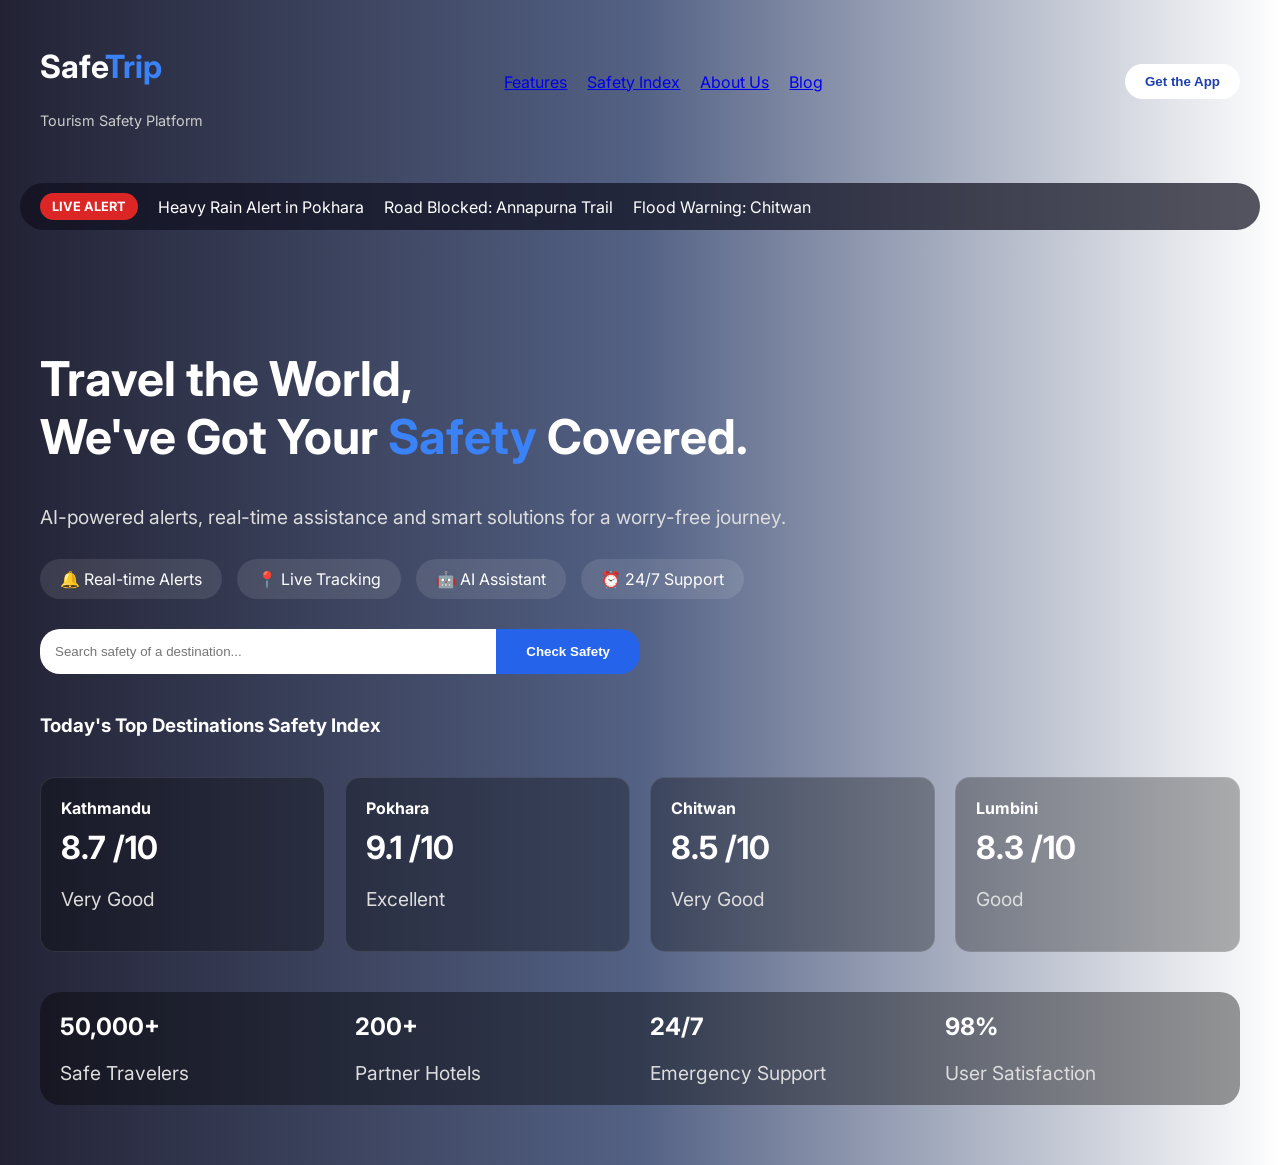
==== homepage.html @ 78b4db6b "set up frontend" ====
<!DOCTYPE html>
<html lang="en">
<head>
  <meta charset="UTF-8" />
  <meta name="viewport" content="width=device-width, initial-scale=1.0" />
  <title>SafeTrip Landing</title>
  <link href="https://fonts.googleapis.com/css2?family=Inter:wght@400;600;700&display=swap" rel="stylesheet">
  <style>
    body {
      margin: 0;
      font-family: 'Inter', sans-serif;
      color: white;
      background: url('https://images.unsplash.com/photo-1464822759023-fed622ff2c3b') no-repeat center center/cover;
    }
    .overlay {
      min-height: 100vh;
      background: linear-gradient(to right, rgba(10,10,30,0.9), rgba(10,30,80,0.7), transparent);
    }
    nav {
      max-width: 1200px;
      margin: 0 auto;
      padding: 20px 40px;
      display: flex;
      justify-content: space-between;
      align-items: center;
    }
    nav h1 {
      font-size: 2rem;
      font-weight: bold;
    }
    nav h1 span {
      color: #3b82f6;
    }
    nav p {
      font-size: 0.9rem;
      color: #ccc;
    }
    nav .links {
      display: flex;
      gap: 20px;
      color: #ddd;
    }
    nav button {
      background: white;
      color: #1e40af;
      padding: 10px 20px;
      border-radius: 999px;
      font-weight: 600;
      border: none;
      cursor: pointer;
    }
    .alert-bar {
      max-width: 1200px;
      margin: 20px auto;
      padding: 10px 20px;
      background: rgba(15,15,30,0.7);
      border-radius: 999px;
      display: flex;
      gap: 20px;
      align-items: center;
    }
    .alert-bar span:first-child {
      background: #dc2626;
      padding: 6px 12px;
      border-radius: 999px;
      font-weight: bold;
      font-size: 0.8rem;
    }
    section.hero {
      max-width: 1200px;
      margin: 0 auto;
      padding: 60px 40px;
    }
    section.hero h1 {
      font-size: 3rem;
      font-weight: bold;
      line-height: 1.2;
    }
    section.hero h1 span {
      color: #3b82f6;
    }
    section.hero p {
      margin-top: 20px;
      font-size: 1.2rem;
      color: #ddd;
    }
    .features {
      display: flex;
      flex-wrap: wrap;
      gap: 15px;
      margin-top: 30px;
    }
    .features div {
      background: rgba(255,255,255,0.1);
      padding: 10px 20px;
      border-radius: 999px;
    }
    .search {
      display: flex;
      margin-top: 30px;
      max-width: 600px;
    }
    .search input {
      flex: 1;
      padding: 15px;
      border: none;
      outline: none;
      border-radius: 20px 0 0 20px;
    }
    .search button {
      background: #2563eb;
      color: white;
      padding: 15px 30px;
      border: none;
      border-radius: 0 20px 20px 0;
      font-weight: 600;
      cursor: pointer;
    }
    .cards {
      display: grid;
      grid-template-columns: repeat(auto-fit, minmax(180px, 1fr));
      gap: 20px;
      margin-top: 40px;
    }
    .card {
      background: rgba(0,0,0,0.3);
      border: 1px solid rgba(255,255,255,0.1);
      padding: 20px;
      border-radius: 15px;
    }
    .card h4 {
      margin: 0;
    }
    .card .score {
      font-size: 2rem;
      font-weight: bold;
      margin-top: 10px;
    }
    .card p {
      color: #4ade80;
      margin-top: 5px;
    }
    .stats {
      display: grid;
      grid-template-columns: repeat(auto-fit, minmax(200px, 1fr));
      gap: 20px;
      margin-top: 40px;
      background: rgba(0,0,0,0.4);
      padding: 20px;
      border-radius: 20px;
    }
    .stat h3 {
      margin: 0;
      font-size: 1.5rem;
      font-weight: bold;
    }
    .stat p {
      color: #ccc;
      margin: 5px 0 0;
    }
    .sos {
      position: fixed;
      bottom: 30px;
      right: 30px;
    }
    .sos button {
      width: 120px;
      height: 120px;
      border-radius: 50%;
      background: #dc2626;
      border: none;
      color: white;
      font-weight: bold;
      font-size: 1.5rem;
      box-shadow: 0 4px 15px rgba(0,0,0,0.5);
      display: flex;
      flex-direction: column;
      justify-content: center;
      align-items: center;
      cursor: pointer;
    }
    .sos span:last-child {
      font-size: 0.8rem;
    }
  </style>
</head>
<body>
  <div class="overlay">
    <!-- Navbar -->
    <nav>
      <div>
        <h1>Safe<span>Trip</span></h1>
        <p>Tourism Safety Platform</p>
      </div>
      <div class="links">
        <a href="#">Features</a>
        <a href="#">Safety Index</a>
        <a href="#">About Us</a>
        <a href="#">Blog</a>
      </div>
      <button>Get the App</button>
    </nav>

    <!-- Alert Bar -->
    <div class="alert-bar">
      <span>LIVE ALERT</span>
      <span>Heavy Rain Alert in Pokhara</span>
      <span>Road Blocked: Annapurna Trail</span>
      <span>Flood Warning: Chitwan</span>
    </div>

    <!-- Hero -->
    <section class="hero">
      <h1>
        Travel the World,<br />
        We've Got Your <span>Safety</span> Covered.
      </h1>
      <p>AI-powered alerts, real-time assistance and smart solutions for a worry-free journey.</p>

      <!-- Features -->
      <div class="features">
        <div>🔔 Real-time Alerts</div>
        <div>📍 Live Tracking</div>
        <div>🤖 AI Assistant</div>
        <div>⏰ 24/7 Support</div>
      </div>

      <!-- Search -->
      <div class="search">
        <input type="text" placeholder="Search safety of a destination..." />
        <button>Check Safety</button>
      </div>

      <!-- Cards -->
      <h3 style="margin-top:40px;">Today's Top Destinations Safety Index</h3>
      <div class="cards">
        <div class="card">
          <h4>Kathmandu</h4>
          <div class="score">8.7 /10</div>
          <p>Very Good</p>
        </div>
        <div class="card">
          <h4>Pokhara</h4>
          <div class="score">9.1 /10</div>
          <p>Excellent</p>
        </div>
        <div class="card">
          <h4>Chitwan</h4>
          <div class="score">8.5 /10</div>
          <p>Very Good</p>
        </div>
        <div class="card">
          <h4>Lumbini</h4>
          <div class="score">8.3 /10</div>
          <p>Good</p>
        </div>
      </div>

      <!-- Stats -->
      <div class="stats">
        <div class="stat">
          <h3>50,000+</h3>
          <p>Safe Travelers</p>
        </div>
        <div class="stat">
          <h3>200+</h3>
          <p>Partner Hotels</p>
        </div>
        <div class="stat">
          <h3>24/7</h3>
          <p>Emergency Support</p>
        </div>
        <div class="stat">
          <h3>98%</h3>
          <p>User Satisfaction</p>
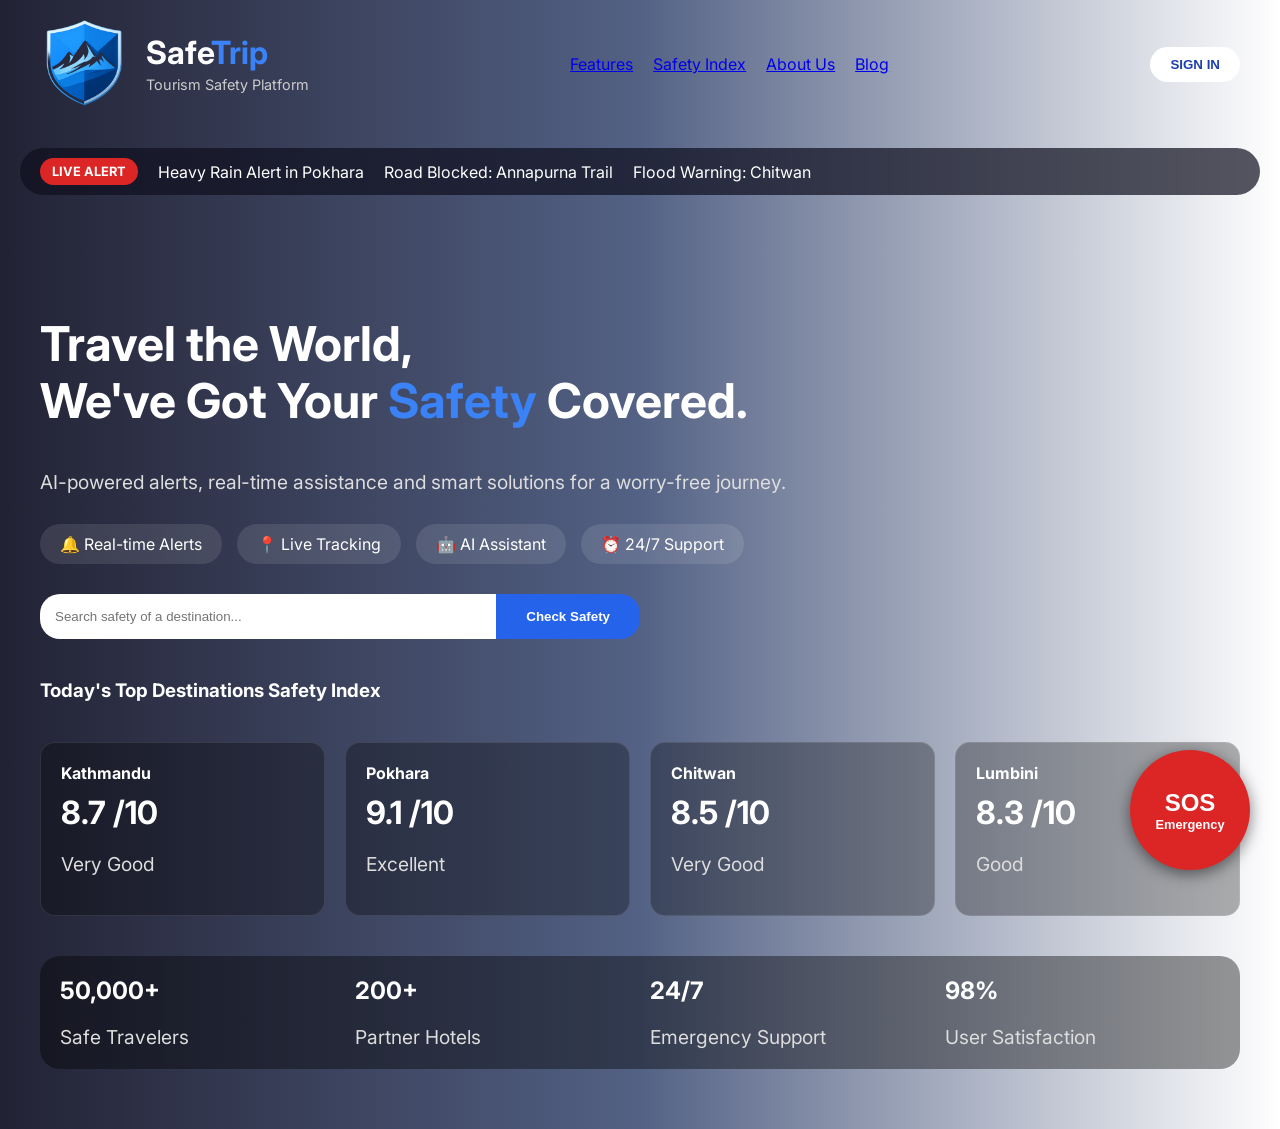
==== commit c07f4f0f: "Add Logo" ====
--- a/homepage.html
+++ b/homepage.html
@@ -24,14 +24,29 @@
       justify-content: space-between;
       align-items: center;
     }
-    nav h1 {
+    nav .brand {
+      display: flex;
+      align-items: center;
+      gap: 18px;
+    }
+    nav .brand img {
+      width: 88px;
+      height: 88px;
+      object-fit: contain;
+      border-radius: 18px;
+      background: rgba(255,255,255,0);
+    }
+    nav .brand-text h1 {
+      margin: 0;
       font-size: 2rem;
       font-weight: bold;
-    }
-    nav h1 span {
+      line-height: 1.1;
+    }
+    nav .brand-text h1 span {
       color: #3b82f6;
     }
-    nav p {
+    nav .brand-text p {
+      margin: 6px 0 0;
       font-size: 0.9rem;
       color: #ccc;
     }
@@ -188,9 +203,12 @@
   <div class="overlay">
     <!-- Navbar -->
     <nav>
-      <div>
-        <h1>Safe<span>Trip</span></h1>
-        <p>Tourism Safety Platform</p>
+      <div class="brand">
+        <img src="logo.jpg" alt="SafeTrip logo" >
+        <div class="brand-text">
+          <h1>Safe<span>Trip</span></h1>
+          <p>Tourism Safety Platform</p>
+        </div>
       </div>
       <div class="links">
         <a href="#">Features</a>
@@ -198,7 +216,7 @@
         <a href="#">About Us</a>
         <a href="#">Blog</a>
       </div>
-      <button>Get the App</button>
+      <button>SIGN IN</button>
     </nav>
 
     <!-- Alert Bar -->
@@ -273,3 +291,16 @@
         <div class="stat">
           <h3>98%</h3>
           <p>User Satisfaction</p>
+        </div>
+      </div>
+    </section>
+
+    <div class="sos">
+      <button>
+        SOS
+        <span>Emergency</span>
+      </button>
+    </div>
+  </div>
+</body>
+</html>
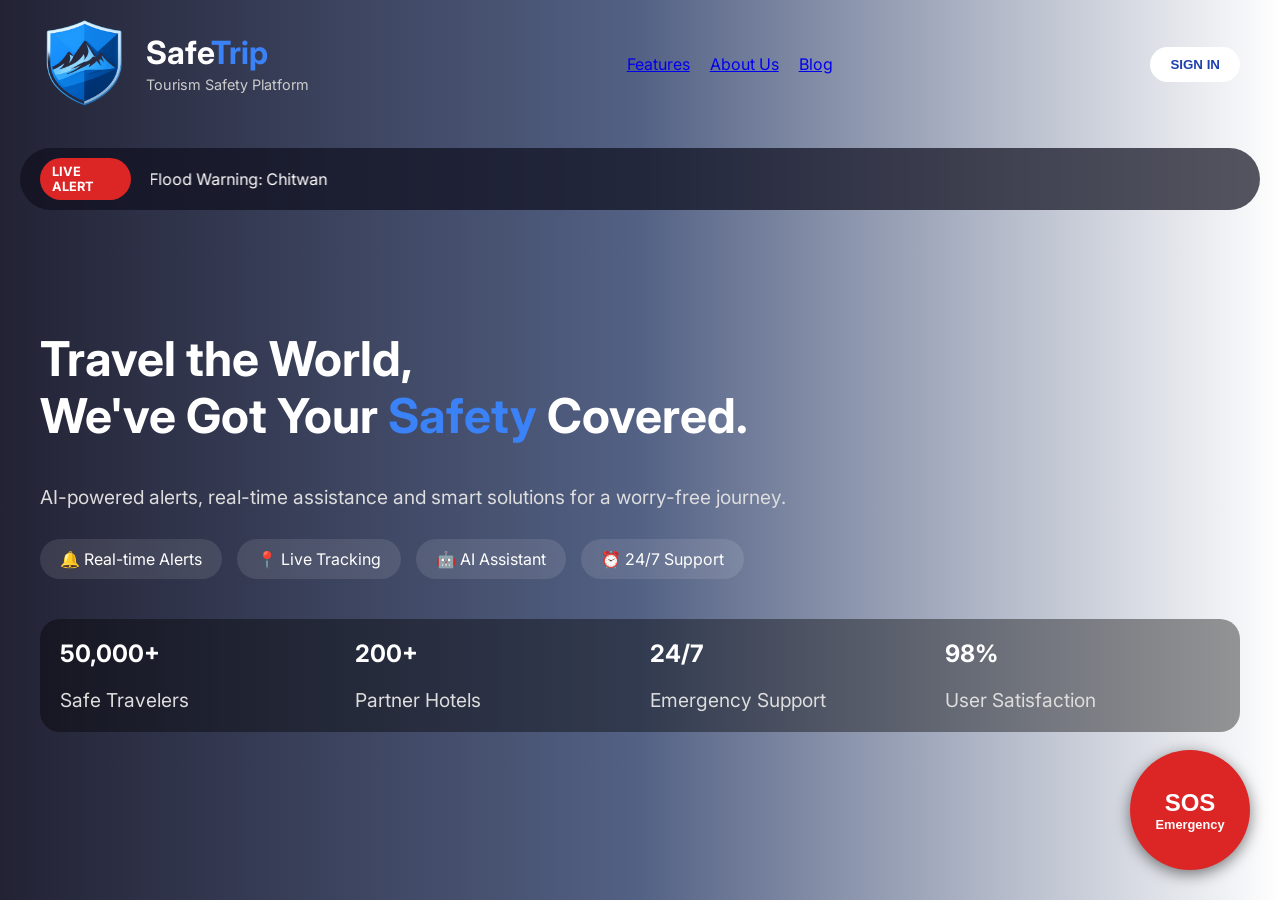
==== commit 29f5750f: "Revamp Alert Bar" ====
--- a/homepage.html
+++ b/homepage.html
@@ -74,7 +74,7 @@
       gap: 20px;
       align-items: center;
     }
-    .alert-bar span:first-child {
+    .alert-title {
       background: #dc2626;
       padding: 6px 12px;
       border-radius: 999px;
@@ -109,51 +109,6 @@
       background: rgba(255,255,255,0.1);
       padding: 10px 20px;
       border-radius: 999px;
-    }
-    .search {
-      display: flex;
-      margin-top: 30px;
-      max-width: 600px;
-    }
-    .search input {
-      flex: 1;
-      padding: 15px;
-      border: none;
-      outline: none;
-      border-radius: 20px 0 0 20px;
-    }
-    .search button {
-      background: #2563eb;
-      color: white;
-      padding: 15px 30px;
-      border: none;
-      border-radius: 0 20px 20px 0;
-      font-weight: 600;
-      cursor: pointer;
-    }
-    .cards {
-      display: grid;
-      grid-template-columns: repeat(auto-fit, minmax(180px, 1fr));
-      gap: 20px;
-      margin-top: 40px;
-    }
-    .card {
-      background: rgba(0,0,0,0.3);
-      border: 1px solid rgba(255,255,255,0.1);
-      padding: 20px;
-      border-radius: 15px;
-    }
-    .card h4 {
-      margin: 0;
-    }
-    .card .score {
-      font-size: 2rem;
-      font-weight: bold;
-      margin-top: 10px;
-    }
-    .card p {
-      color: #4ade80;
-      margin-top: 5px;
     }
     .stats {
       display: grid;
@@ -196,6 +151,9 @@
     }
     .sos span:last-child {
       font-size: 0.8rem;
+    }
+    .alert-item {
+    margin-right: 80px;
     }
   </style>
 </head>
@@ -212,7 +170,6 @@
       </div>
       <div class="links">
         <a href="#">Features</a>
-        <a href="#">Safety Index</a>
         <a href="#">About Us</a>
         <a href="#">Blog</a>
       </div>
@@ -221,10 +178,12 @@
 
     <!-- Alert Bar -->
     <div class="alert-bar">
-      <span>LIVE ALERT</span>
-      <span>Heavy Rain Alert in Pokhara</span>
-      <span>Road Blocked: Annapurna Trail</span>
-      <span>Flood Warning: Chitwan</span>
+      <span class="alert-title">LIVE ALERT</span>
+      <marquee behavior="scroll" direction="right" scrollamount="20">
+        <span class="alert-item">Heavy Rain Alert in Pokhara</span>
+        <span class="alert-item">Road Blocked: Annapurna Trail</span>
+        <span class="alert-item">Flood Warning: Chitwan</span>
+      </marquee>
     </div>
 
     <!-- Hero -->
@@ -243,36 +202,7 @@
         <div>⏰ 24/7 Support</div>
       </div>
 
-      <!-- Search -->
-      <div class="search">
-        <input type="text" placeholder="Search safety of a destination..." />
-        <button>Check Safety</button>
-      </div>
-
-      <!-- Cards -->
-      <h3 style="margin-top:40px;">Today's Top Destinations Safety Index</h3>
-      <div class="cards">
-        <div class="card">
-          <h4>Kathmandu</h4>
-          <div class="score">8.7 /10</div>
-          <p>Very Good</p>
-        </div>
-        <div class="card">
-          <h4>Pokhara</h4>
-          <div class="score">9.1 /10</div>
-          <p>Excellent</p>
-        </div>
-        <div class="card">
-          <h4>Chitwan</h4>
-          <div class="score">8.5 /10</div>
-          <p>Very Good</p>
-        </div>
-        <div class="card">
-          <h4>Lumbini</h4>
-          <div class="score">8.3 /10</div>
-          <p>Good</p>
-        </div>
-      </div>
+
 
       <!-- Stats -->
       <div class="stats">
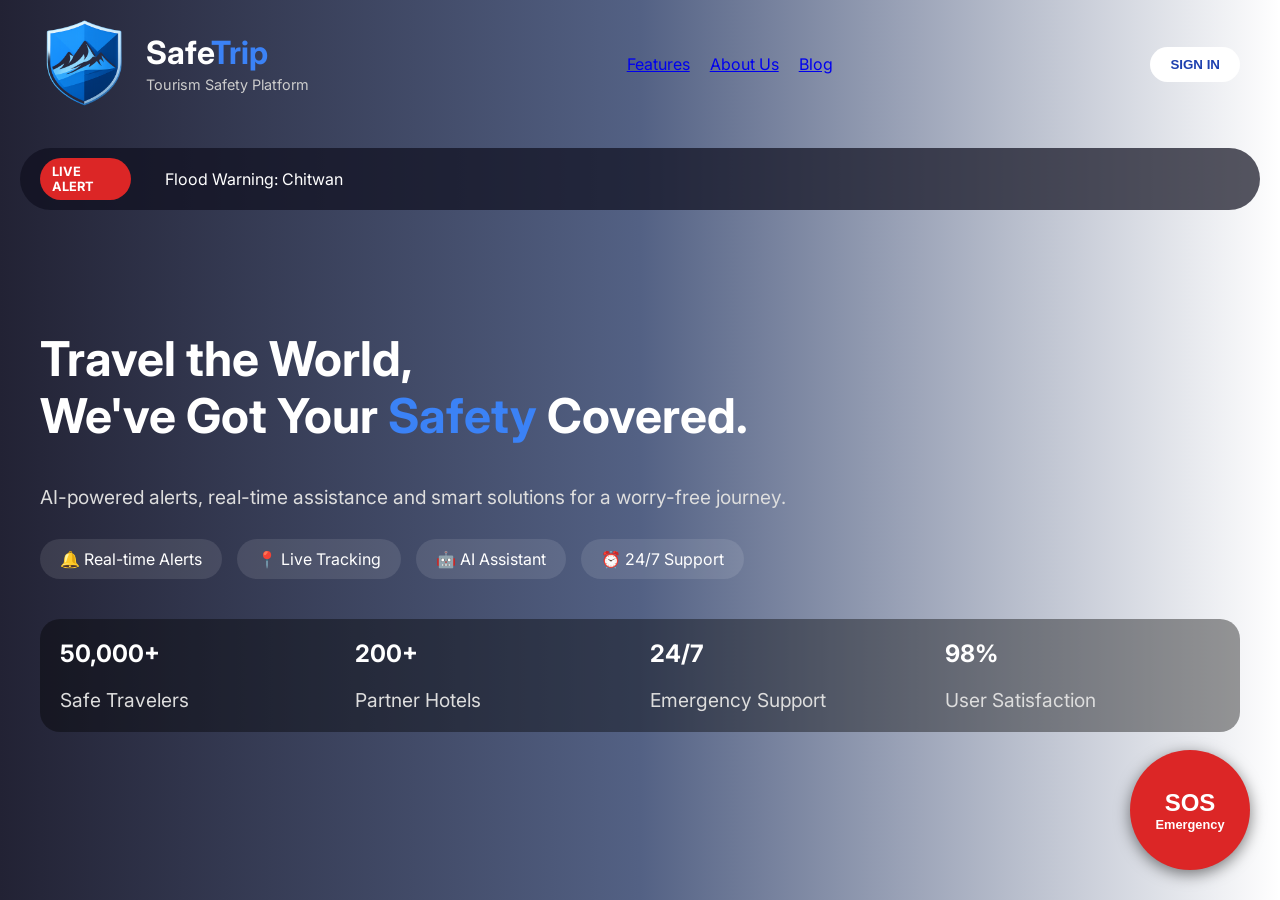
==== commit d076df26: "Add SOS linking" ====
--- a/homepage.html
+++ b/homepage.html
@@ -226,7 +226,7 @@
     </section>
 
     <div class="sos">
-      <button>
+      <button onclick="location.href='sos.html'">
         SOS
         <span>Emergency</span>
       </button>
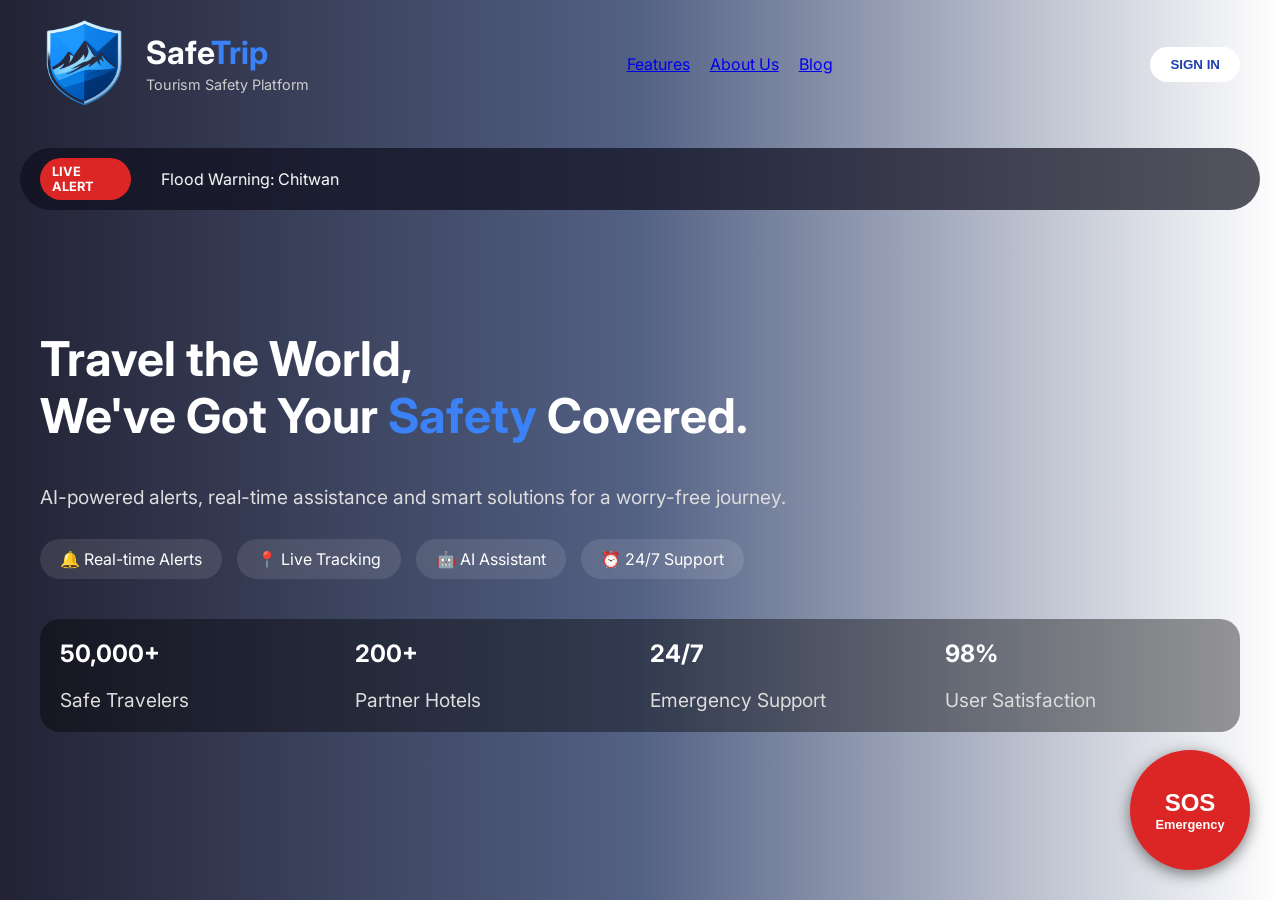
==== commit 71276199: "Link Existing Files" ====
--- a/homepage.html
+++ b/homepage.html
@@ -173,7 +173,7 @@
         <a href="#">About Us</a>
         <a href="#">Blog</a>
       </div>
-      <button>SIGN IN</button>
+      <button onclick="location.href='signin.html'">SIGN IN</button>
     </nav>
 
     <!-- Alert Bar -->
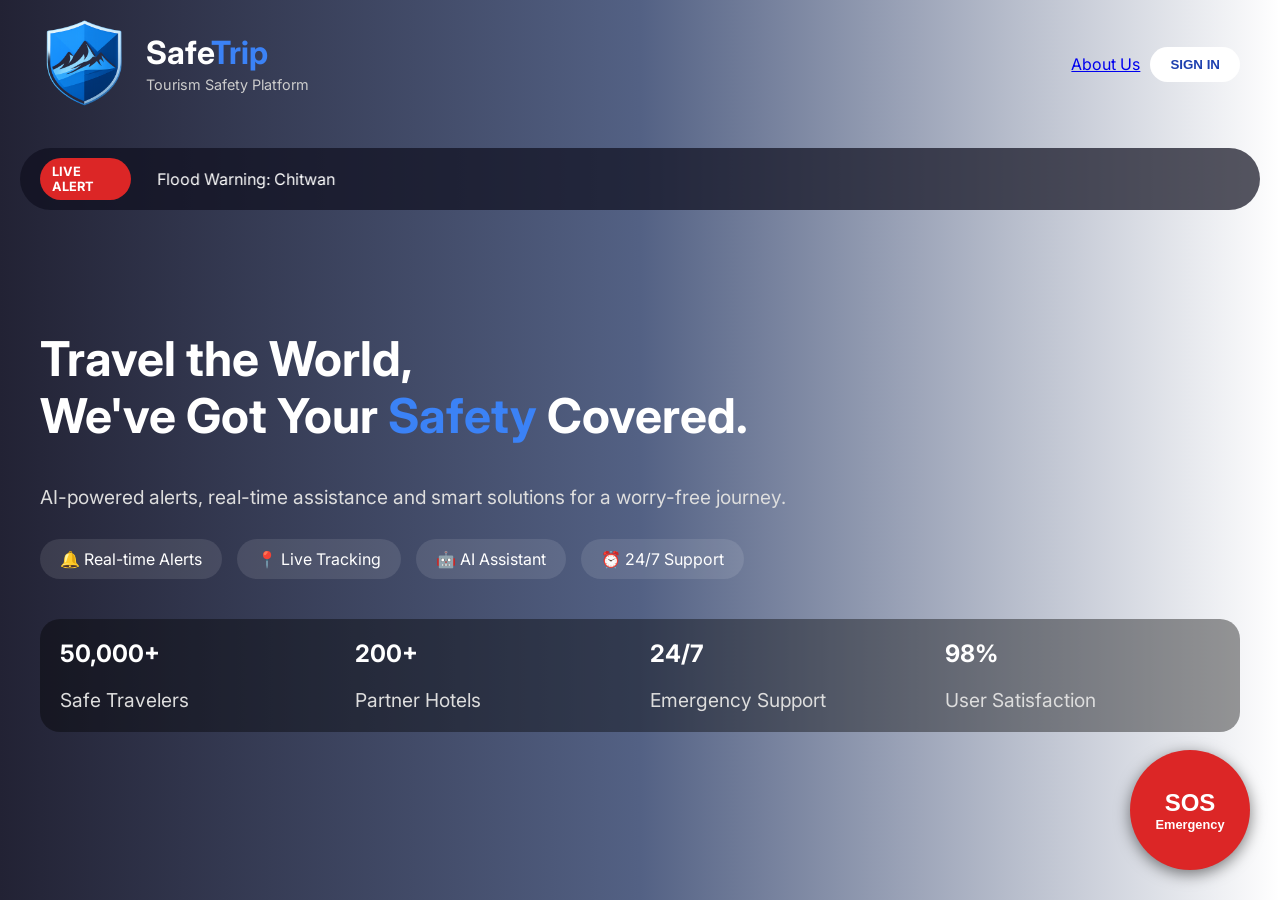
==== commit d824f5c0: "dashboard taskbar edit" ====
--- a/homepage.html
+++ b/homepage.html
@@ -5,157 +5,7 @@
   <meta name="viewport" content="width=device-width, initial-scale=1.0" />
   <title>SafeTrip Landing</title>
   <link href="https://fonts.googleapis.com/css2?family=Inter:wght@400;600;700&display=swap" rel="stylesheet">
-  <style>
-    body {
-      margin: 0;
-      font-family: 'Inter', sans-serif;
-      color: white;
-      background: url('https://images.unsplash.com/photo-1464822759023-fed622ff2c3b') no-repeat center center/cover;
-    }
-    .overlay {
-      min-height: 100vh;
-      background: linear-gradient(to right, rgba(10,10,30,0.9), rgba(10,30,80,0.7), transparent);
-    }
-    nav {
-      max-width: 1200px;
-      margin: 0 auto;
-      padding: 20px 40px;
-      display: flex;
-      justify-content: space-between;
-      align-items: center;
-    }
-    nav .brand {
-      display: flex;
-      align-items: center;
-      gap: 18px;
-    }
-    nav .brand img {
-      width: 88px;
-      height: 88px;
-      object-fit: contain;
-      border-radius: 18px;
-      background: rgba(255,255,255,0);
-    }
-    nav .brand-text h1 {
-      margin: 0;
-      font-size: 2rem;
-      font-weight: bold;
-      line-height: 1.1;
-    }
-    nav .brand-text h1 span {
-      color: #3b82f6;
-    }
-    nav .brand-text p {
-      margin: 6px 0 0;
-      font-size: 0.9rem;
-      color: #ccc;
-    }
-    nav .links {
-      display: flex;
-      gap: 20px;
-      color: #ddd;
-    }
-    nav button {
-      background: white;
-      color: #1e40af;
-      padding: 10px 20px;
-      border-radius: 999px;
-      font-weight: 600;
-      border: none;
-      cursor: pointer;
-    }
-    .alert-bar {
-      max-width: 1200px;
-      margin: 20px auto;
-      padding: 10px 20px;
-      background: rgba(15,15,30,0.7);
-      border-radius: 999px;
-      display: flex;
-      gap: 20px;
-      align-items: center;
-    }
-    .alert-title {
-      background: #dc2626;
-      padding: 6px 12px;
-      border-radius: 999px;
-      font-weight: bold;
-      font-size: 0.8rem;
-    }
-    section.hero {
-      max-width: 1200px;
-      margin: 0 auto;
-      padding: 60px 40px;
-    }
-    section.hero h1 {
-      font-size: 3rem;
-      font-weight: bold;
-      line-height: 1.2;
-    }
-    section.hero h1 span {
-      color: #3b82f6;
-    }
-    section.hero p {
-      margin-top: 20px;
-      font-size: 1.2rem;
-      color: #ddd;
-    }
-    .features {
-      display: flex;
-      flex-wrap: wrap;
-      gap: 15px;
-      margin-top: 30px;
-    }
-    .features div {
-      background: rgba(255,255,255,0.1);
-      padding: 10px 20px;
-      border-radius: 999px;
-    }
-    .stats {
-      display: grid;
-      grid-template-columns: repeat(auto-fit, minmax(200px, 1fr));
-      gap: 20px;
-      margin-top: 40px;
-      background: rgba(0,0,0,0.4);
-      padding: 20px;
-      border-radius: 20px;
-    }
-    .stat h3 {
-      margin: 0;
-      font-size: 1.5rem;
-      font-weight: bold;
-    }
-    .stat p {
-      color: #ccc;
-      margin: 5px 0 0;
-    }
-    .sos {
-      position: fixed;
-      bottom: 30px;
-      right: 30px;
-    }
-    .sos button {
-      width: 120px;
-      height: 120px;
-      border-radius: 50%;
-      background: #dc2626;
-      border: none;
-      color: white;
-      font-weight: bold;
-      font-size: 1.5rem;
-      box-shadow: 0 4px 15px rgba(0,0,0,0.5);
-      display: flex;
-      flex-direction: column;
-      justify-content: center;
-      align-items: center;
-      cursor: pointer;
-    }
-    .sos span:last-child {
-      font-size: 0.8rem;
-    }
-    .alert-item {
-    margin-right: 80px;
-    }
-  </style>
+  <link rel="stylesheet" href="homepage.css">
 </head>
 <body>
   <div class="overlay">
@@ -169,9 +19,9 @@
         </div>
       </div>
       <div class="links">
-        <a href="#">Features</a>
+       
         <a href="#">About Us</a>
-        <a href="#">Blog</a>
+        
       </div>
       <button onclick="location.href='signin.html'">SIGN IN</button>
     </nav>
--- a/homepage.css
+++ b/homepage.css
@@ -0,0 +1,152 @@
+    body {
+      margin: 0;
+      font-family: 'Inter', sans-serif;
+      color: white;
+      background: url('https://images.unsplash.com/photo-1464822759023-fed622ff2c3b') no-repeat center center/cover;
+    }
+    .overlay {
+      min-height: 100vh;
+      background: linear-gradient(to right, rgba(10,10,30,0.9), rgba(10,30,80,0.7), transparent);
+    }
+    nav {
+      max-width: 1200px;
+      margin: 0 auto;
+      padding: 20px 40px;
+      display: flex;
+      justify-content: space-between;
+      align-items: center;
+    }
+    nav .brand {
+      display: flex;
+      align-items: center;
+      gap: 18px;
+    }
+    nav .brand img {
+      width: 88px;
+      height: 88px;
+      object-fit: contain;
+      border-radius: 18px;
+      background: rgba(255,255,255,0);
+    }
+    nav .brand-text h1 {
+      margin: 0;
+      font-size: 2rem;
+      font-weight: bold;
+      line-height: 1.1;
+    }
+    nav .brand-text h1 span {
+      color: #3b82f6;
+    }
+    nav .brand-text p {
+      margin: 6px 0 0;
+      font-size: 0.9rem;
+      color: #ccc;
+    }
+    nav .links {
+      margin-left:auto;
+      margin-right: 10px;
+      display: flex;
+      gap: 20px;
+      color: #ddd;
+    }
+    nav button {
+      background: white;
+      color: #1e40af;
+      padding: 10px 20px;
+      border-radius: 999px;
+      font-weight: 600;
+      border: none;
+      cursor: pointer;
+    }
+    .alert-bar {
+      max-width: 1200px;
+      margin: 20px auto;
+      padding: 10px 20px;
+      background: rgba(15,15,30,0.7);
+      border-radius: 999px;
+      display: flex;
+      gap: 20px;
+      align-items: center;
+    }
+    .alert-title {
+      background: #dc2626;
+      padding: 6px 12px;
+      border-radius: 999px;
+      font-weight: bold;
+      font-size: 0.8rem;
+    }
+    section.hero {
+      max-width: 1200px;
+      margin: 0 auto;
+      padding: 60px 40px;
+    }
+    section.hero h1 {
+      font-size: 3rem;
+      font-weight: bold;
+      line-height: 1.2;
+    }
+    section.hero h1 span {
+      color: #3b82f6;
+    }
+    section.hero p {
+      margin-top: 20px;
+      font-size: 1.2rem;
+      color: #ddd;
+    }
+    .features {
+      display: flex;
+      flex-wrap: wrap;
+      gap: 15px;
+      margin-top: 30px;
+    }
+    .features div {
+      background: rgba(255,255,255,0.1);
+      padding: 10px 20px;
+      border-radius: 999px;
+    }
+    .stats {
+      display: grid;
+      grid-template-columns: repeat(auto-fit, minmax(200px, 1fr));
+      gap: 20px;
+      margin-top: 40px;
+      background: rgba(0,0,0,0.4);
+      padding: 20px;
+      border-radius: 20px;
+    }
+    .stat h3 {
+      margin: 0;
+      font-size: 1.5rem;
+      font-weight: bold;
+    }
+    .stat p {
+      color: #ccc;
+      margin: 5px 0 0;
+    }
+    .sos {
+      position: fixed;
+      bottom: 30px;
+      right: 30px;
+    }
+    .sos button {
+      width: 120px;
+      height: 120px;
+      border-radius: 50%;
+      background: #dc2626;
+      border: none;
+      color: white;
+      font-weight: bold;
+      font-size: 1.5rem;
+      box-shadow: 0 4px 15px rgba(0,0,0,0.5);
+      display: flex;
+      flex-direction: column;
+      justify-content: center;
+      align-items: center;
+      cursor: pointer;
+    }
+    .sos span:last-child {
+      font-size: 0.8rem;
+    }
+    .alert-item {
+    margin-right: 80px;
+    }
+ 
